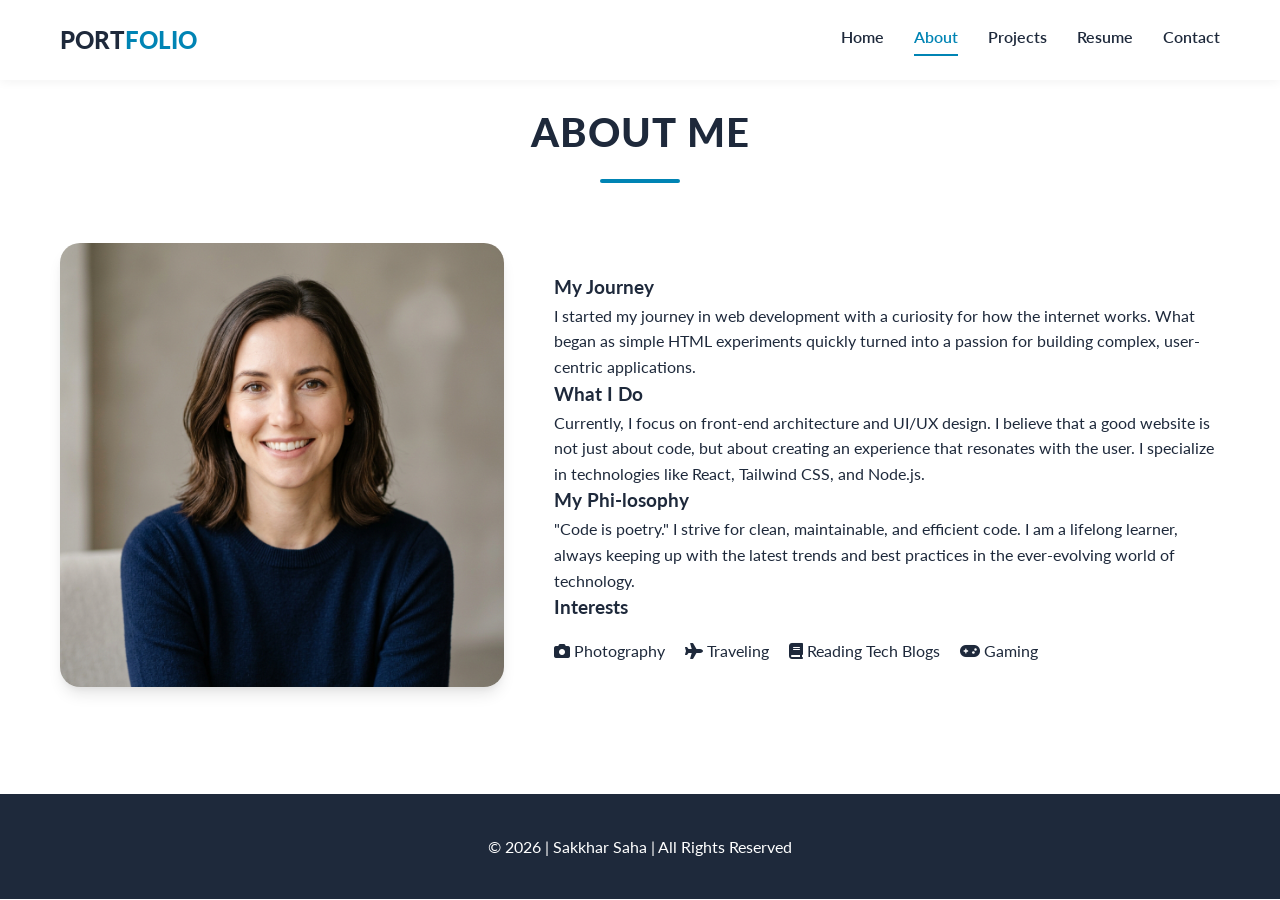
==== about.html @ d0227c58 "feat: implement dynamic header and footer injection and add new pages for projects, resume, and abou" ====
<!DOCTYPE html>
<html lang="en">
<head>
    <meta charset="UTF-8">
    <meta name="viewport" content="width=device-width, initial-scale=1.0">
    <title>About Me | Personal Portfolio</title>
    <!-- Link to Google Fonts (Lato) -->
    <link rel="preconnect" href="https://fonts.googleapis.com">
    <link rel="preconnect" href="https://fonts.gstatic.com" crossorigin>
    <link href="https://fonts.googleapis.com/css2?family=Lato:wght@300;400;700;900&display=swap" rel="stylesheet">
    <!-- Font Awesome for Icons -->
    <link rel="stylesheet" href="https://cdnjs.cloudflare.com/ajax/libs/font-awesome/6.4.0/css/all.min.css">
    <!-- Custom Style -->
    <link rel="stylesheet" href="style.css">
</head>
<body>

    <header id="header"></header>

    <section class="about-page section-padding">
        <div class="container">
            <div class="section-title">
                <h2>About Me</h2>
                <div class="underline"></div>
            </div>
            
            <div class="about-extended">
                <div class="about-image animate-fade-in">
                    <img src="assets/profile.png" alt="Profile Image" style="width: 100%; border-radius: 20px; box-shadow: var(--shadow);">
                </div>
                <div class="about-text-content">
                    <h3 class="animate-up">My Journey</h3>
                    <p class="animate-up delay-1">I started my journey in web development with a curiosity for how the internet works. What began as simple HTML experiments quickly turned into a passion for building complex, user-centric applications.</p>
                    
                    <h3 class="animate-up delay-1">What I Do</h3>
                    <p class="animate-up delay-2">Currently, I focus on front-end architecture and UI/UX design. I believe that a good website is not just about code, but about creating an experience that resonates with the user. I specialize in technologies like React, Tailwind CSS, and Node.js.</p>
                    
                    <h3 class="animate-up delay-2">My Phi-losophy</h3>
                    <p class="animate-up delay-3">"Code is poetry." I strive for clean, maintainable, and efficient code. I am a lifelong learner, always keeping up with the latest trends and best practices in the ever-evolving world of technology.</p>
                    
                    <div class="interests animate-up delay-3">
                        <h3>Interests</h3>
                        <ul style="list-style: none; display: flex; gap: 20px; margin-top: 15px;">
                            <li><i class="fas fa-camera"></i> Photography</li>
                            <li><i class="fas fa-plane"></i> Traveling</li>
                            <li><i class="fas fa-book"></i> Reading Tech Blogs</li>
                            <li><i class="fas fa-gamepad"></i> Gaming</li>
                        </ul>
                    </div>
                </div>
            </div>
        </div>
    </section>

    <footer id="footer"></footer>

    <script src="components.js"></script>
    <script src="script.js"></script>
</body>
</html>
---- style.css ----
:root {
    --primary-color: #0084B4;
    --primary-hover: #006a8e;
    --secondary-bg: #f8fafc;
    --text-dark: #1e293b;
    --text-muted: #64748b;
    --white: #ffffff;
    --border-color: #e2e8f0;
    --shadow: 0 10px 15px -3px rgba(0, 0, 0, 0.1), 0 4px 6px -2px rgba(0, 0, 0, 0.05);
    --font-main: 'Lato', sans-serif;
}

* {
    margin: 0;
    padding: 0;
    box-sizing: border-box;
}

html {
    scroll-behavior: smooth;
}

body {
    font-family: var(--font-main);
    color: var(--text-dark);
    line-height: 1.6;
    overflow-x: hidden;
}

.container {
    max-width: 1200px;
    margin: 0 auto;
    padding: 0 20px;
}

/* Sections */
.section-padding {
    padding: 100px 0;
}

.secondary-bg {
    background-color: var(--secondary-bg);
}

.section-title {
    text-align: center;
    margin-bottom: 60px;
}

.section-title h2 {
    font-size: 2.5rem;
    font-weight: 900;
    text-transform: uppercase;
    letter-spacing: 1px;
}

.underline {
    width: 80px;
    height: 4px;
    background-color: var(--primary-color);
    margin: 15px auto 0;
    border-radius: 2px;
}

/* Buttons */
.btn {
    display: inline-block;
    padding: 12px 30px;
    border-radius: 50px;
    text-decoration: none;
    font-weight: 700;
    transition: all 0.3s ease;
    cursor: pointer;
    border: none;
}

.primary-btn {
    background-color: var(--primary-color);
    color: var(--white);
}

.primary-btn:hover {
    background-color: var(--primary-hover);
    transform: translateY(-3px);
    box-shadow: 0 5px 15px rgba(0, 132, 180, 0.4);
}

.secondary-btn {
    background-color: transparent;
    border: 2px solid var(--primary-color);
    color: var(--primary-color);
    margin-left: 15px;
}

.secondary-btn:hover {
    background-color: var(--primary-color);
    color: var(--white);
    transform: translateY(-3px);
}

/* Header */
header {
    width: 100%;
    height: 80px;
    position: fixed;
    top: 0;
    left: 0;
    z-index: 1000;
    background-color: rgba(255, 255, 255, 0.95);
    backdrop-filter: blur(10px);
    display: flex;
    align-items: center;
    box-shadow: 0 2px 10px rgba(0, 0, 0, 0.05);
}

nav {
    display: flex;
    justify-content: space-between;
    align-items: center;
    width: 100%;
}

.logo {
    font-size: 1.5rem;
    font-weight: 900;
    color: var(--text-dark);
}

.logo span {
    color: var(--primary-color);
}

.nav-links {
    display: flex;
    list-style: none;
}

.nav-links li {
    margin-left: 30px;
}

.nav-links a {
    text-decoration: none;
    color: var(--text-dark);
    font-weight: 600;
    transition: color 0.3s;
}

.nav-links a:hover {
    color: var(--primary-color);
}

.menu-btn {
    display: none;
    font-size: 1.5rem;
    cursor: pointer;
}

/* Hero Section */
.hero {
    height: 100vh;
    display: flex;
    align-items: center;
    background: linear-gradient(135deg, #ffffff 0%, #f1f5f9 100%);
    padding-top: 80px;
}

.hero-content {
    display: flex;
    justify-content: space-between;
    align-items: center;
    gap: 40px;
}

.hero-text {
    flex: 1;
}

.hero-text h2 {
    font-size: 1.8rem;
    color: var(--text-muted);
}

.hero-text h1 {
    font-size: 4rem;
    margin: 10px 0 20px;
    line-height: 1.1;
}

.hero-text .highlight {
    color: var(--primary-color);
}

.hero-text p {
    font-size: 1.1rem;
    color: var(--text-muted);
    margin-bottom: 30px;
    max-width: 500px;
}

.hero-image {
    flex: 1;
    display: flex;
    justify-content: center;
}

.image-wrapper {
    position: relative;
    width: 400px;
    height: 400px;
    border-radius: 50%;
    padding: 15px;
    border: 5px solid var(--primary-color);
    overflow: hidden;
}

.image-wrapper img {
    width: 100%;
    height: 100%;
    object-fit: cover;
    border-radius: 50%;
}

/* About Section */
.about-grid {
    display: grid;
    grid-template-columns: 2fr 1fr;
    gap: 50px;
    align-items: center;
}

.about-info h3 {
    font-size: 1.8rem;
    margin-bottom: 20px;
}

.about-info p {
    color: var(--text-muted);
    margin-bottom: 30px;
}

.personal-details {
    display: grid;
    grid-template-columns: 1fr;
    gap: 15px;
}

.detail-item {
    display: flex;
}

.label {
    font-weight: 700;
    width: 120px;
    color: var(--text-dark);
}

.about-stats {
    display: flex;
    flex-direction: column;
    gap: 20px;
}

/* Resume Page Styles */
.resume-grid {
    display: grid;
    grid-template-columns: 1fr 1fr;
    gap: 60px;
}

.column-title {
    font-size: 1.8rem;
    margin-bottom: 30px;
    color: var(--text-dark);
}

.column-title i {
    color: var(--primary-color);
    margin-right: 10px;
}

.timeline {
    border-left: 2px solid var(--border-color);
    padding-left: 30px;
    position: relative;
}

.timeline-item {
    margin-bottom: 40px;
    position: relative;
}

.timeline-item::before {
    content: '';
    position: absolute;
    left: -41px;
    top: 5px;
    width: 20px;
    height: 20px;
    background-color: var(--white);
    border: 3px solid var(--primary-color);
    border-radius: 50%;
}

.timeline-item h4 {
    font-size: 1.3rem;
    margin-bottom: 5px;
}

.university {
    font-weight: 700;
    color: var(--primary-color);
    margin-bottom: 5px;
}

.period {
    display: inline-block;
    padding: 2px 10px;
    background-color: var(--secondary-bg);
    border-radius: 4px;
    font-size: 0.9rem;
    margin-bottom: 10px;
}

.cert-grid {
    display: grid;
    grid-template-columns: repeat(auto-fit, minmax(250px, 1fr));
    gap: 20px;
}

.cert-card {
    background-color: var(--white);
    padding: 30px;
    border-radius: 12px;
    text-align: center;
    box-shadow: var(--shadow);
    transition: transform 0.3s;
}

.cert-card:hover {
    transform: translateY(-5px);
}

.cert-card i {
    font-size: 2.5rem;
    color: var(--primary-color);
    margin-bottom: 15px;
}

.about-extended {
    display: grid;
    grid-template-columns: 1fr 1.5fr;
    gap: 50px;
    align-items: center;
}

@media (max-width: 992px) {
    .resume-grid, .about-extended {
        grid-template-columns: 1fr;
    }
}

.stat-card {
    background-color: var(--white);
    padding: 30px;
    border-radius: 15px;
    text-align: center;
    box-shadow: var(--shadow);
    transition: transform 0.3s;
}

.stat-card:hover {
    transform: translateY(-5px);
}

.stat-card i {
    font-size: 2rem;
    color: var(--primary-color);
    margin-bottom: 10px;
}

.stat-card h4 {
    font-size: 1.5rem;
    margin-bottom: 5px;
}

.nav-links a.active-link {
    color: var(--primary-color);
}

.nav-links a.active-link::after {
    content: '';
    display: block;
    width: 100%;
    height: 2px;
    background-color: var(--primary-color);
    margin-top: 5px;
}

/* Skills Section */
.skills-grid {
    display: grid;
    grid-template-columns: repeat(auto-fit, minmax(150px, 1fr));
    gap: 30px;
}

.skill-card {
    background-color: var(--white);
    padding: 40px 20px;
    border-radius: 15px;
    text-align: center;
    box-shadow: var(--shadow);
    transition: all 0.3s ease;
}

.skill-card:hover {
    background-color: var(--primary-color);
    color: var(--white);
    transform: scale(1.05);
}

.skill-card i {
    font-size: 3rem;
    color: var(--primary-color);
    margin-bottom: 15px;
}

.skill-card:hover i {
    color: var(--white);
}

/* Projects Section */
.projects-grid {
    display: grid;
    grid-template-columns: repeat(auto-fit, minmax(350px, 1fr));
    gap: 30px;
}

.project-card {
    background-color: var(--white);
    border-radius: 15px;
    overflow: hidden;
    box-shadow: var(--shadow);
}

.project-img {
    height: 250px;
    background-color: #e2e8f0;
    position: relative;
}

.overlay {
    position: absolute;
    top: 0;
    left: 0;
    width: 100%;
    height: 100%;
    background-color: rgba(0, 132, 180, 0.8);
    display: flex;
    justify-content: center;
    align-items: center;
    opacity: 0;
    transition: opacity 0.3s;
}

.project-card:hover .overlay {
    opacity: 1;
}

.overlay a {
    color: var(--white);
    font-size: 2rem;
}

.project-info {
    padding: 25px;
}

.project-info h3 {
    margin-bottom: 10px;
}

.project-info p {
    color: var(--text-muted);
}

/* Contact Section */
.contact-content {
    display: grid;
    grid-template-columns: 1fr 1.5fr;
    gap: 50px;
}

.contact-item {
    display: flex;
    align-items: center;
    margin-bottom: 30px;
}

.contact-item i {
    width: 50px;
    height: 50px;
    background-color: var(--primary-color);
    color: var(--white);
    border-radius: 50%;
    display: flex;
    justify-content: center;
    align-items: center;
    margin-right: 20px;
    font-size: 1.2rem;
}

.social-links {
    display: flex;
    gap: 15px;
    margin-top: 40px;
}

.social-links a {
    width: 40px;
    height: 40px;
    background-color: var(--white);
    color: var(--primary-color);
    border-radius: 50%;
    display: flex;
    justify-content: center;
    align-items: center;
    text-decoration: none;
    box-shadow: var(--shadow);
    transition: all 0.3s;
}

.social-links a:hover {
    background-color: var(--primary-color);
    color: var(--white);
    transform: translateY(-3px);
}

.contact-form .form-group {
    margin-bottom: 20px;
}

.contact-form input, 
.contact-form textarea {
    width: 100%;
    padding: 15px;
    border: 1px solid var(--border-color);
    border-radius: 8px;
    font-family: inherit;
    outline: none;
    transition: border-color 0.3s;
}

.contact-form input:focus, 
.contact-form textarea:focus {
    border-color: var(--primary-color);
}

/* Footer */
footer {
    padding: 40px 0;
    text-align: center;
    background-color: var(--text-dark);
    color: var(--white);
}

/* Animations */
.animate-up {
    opacity: 0;
    transform: translateY(30px);
    transition: all 0.8s ease-out;
}

.animate-fade-in {
    opacity: 0;
    transition: opacity 1.2s ease-out;
}

.show {
    opacity: 1;
    transform: translateY(0);
}

.delay-1 { transition-delay: 0.2s; }
.delay-2 { transition-delay: 0.4s; }
.delay-3 { transition-delay: 0.6s; }

/* Responsive */
@media (max-width: 992px) {
    .hero-content {
        flex-direction: column-reverse;
        text-align: center;
    }
    
    .hero-text h1 {
        font-size: 3rem;
    }
    
    .hero-text p {
        margin: 0 auto 30px;
    }
    
    .about-grid, .contact-content {
        grid-template-columns: 1fr;
    }
    
    .about-stats {
        flex-direction: row;
        justify-content: center;
    }
}

@media (max-width: 768px) {
    .nav-links {
        display: none;
    }
    
    .menu-btn {
        display: block;
    }
    
    .hero-text h1 {
        font-size: 2.5rem;
    }
    
    .image-wrapper {
        width: 300px;
        height: 300px;
    }
    
    .section-padding {
        padding: 60px 0;
    }
}
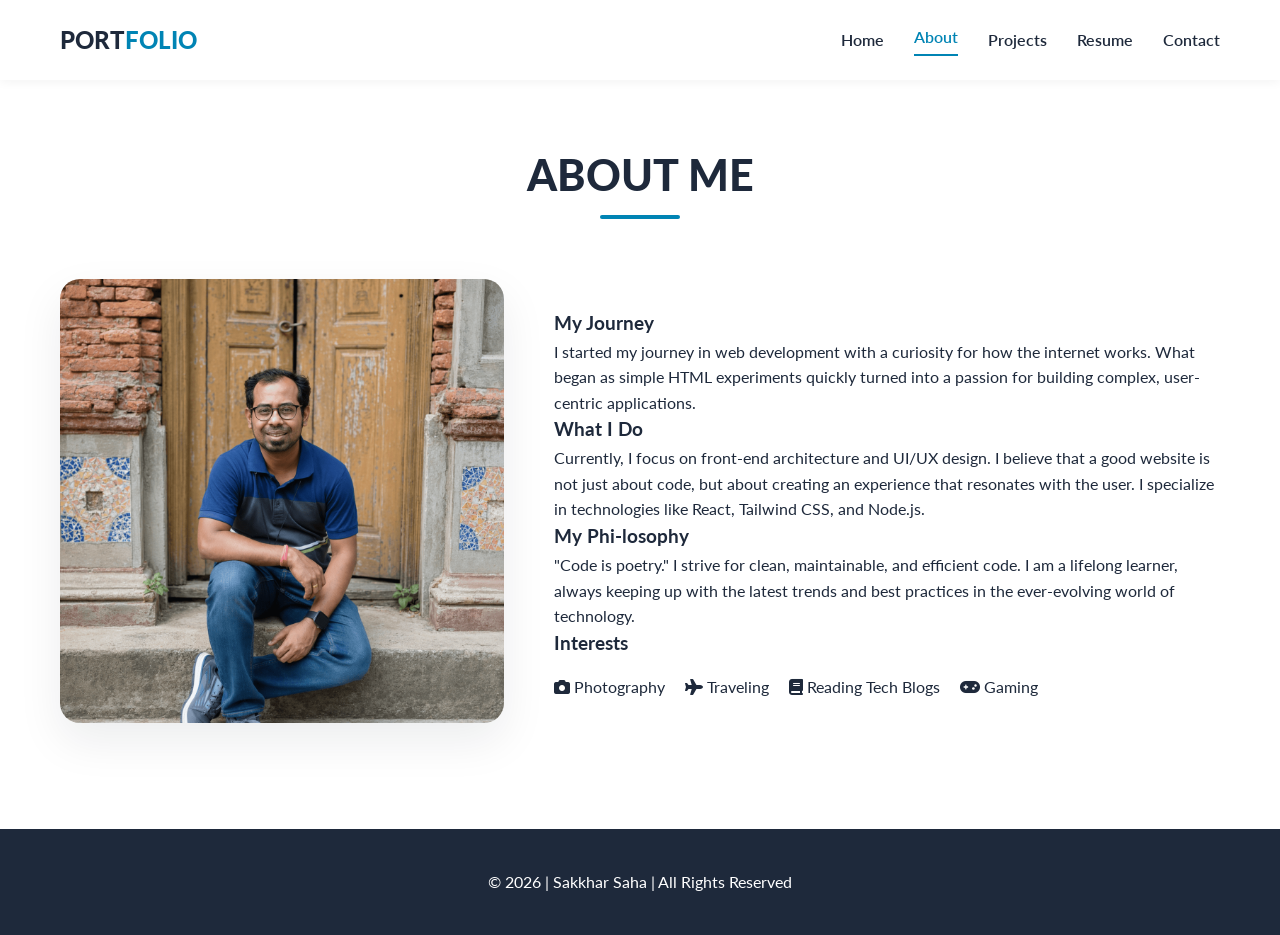
==== commit 81f4e90b: "feat: update about and index pages with new content, enhance mobile menu functionality, and improve " ====
--- a/about.html
+++ b/about.html
@@ -26,7 +26,7 @@
             
             <div class="about-extended">
                 <div class="about-image animate-fade-in">
-                    <img src="assets/profile.png" alt="Profile Image" style="width: 100%; border-radius: 20px; box-shadow: var(--shadow);">
+                    <img src="assets/sakkhar.png" alt="Profile Image" style="width: 100%; border-radius: 20px; box-shadow: var(--shadow);">
                 </div>
                 <div class="about-text-content">
                     <h3 class="animate-up">My Journey</h3>
--- a/style.css
+++ b/style.css
@@ -1,12 +1,15 @@
 :root {
     --primary-color: #0084B4;
     --primary-hover: #006a8e;
+    --primary-soft: rgba(0, 132, 180, 0.1);
     --secondary-bg: #f8fafc;
     --text-dark: #1e293b;
     --text-muted: #64748b;
     --white: #ffffff;
     --border-color: #e2e8f0;
-    --shadow: 0 10px 15px -3px rgba(0, 0, 0, 0.1), 0 4px 6px -2px rgba(0, 0, 0, 0.05);
+    --shadow: 0 18px 45px rgba(15, 23, 42, 0.08);
+    --shadow-hover: 0 24px 60px rgba(15, 23, 42, 0.12);
+    --radius: 14px;
     --font-main: 'Lato', sans-serif;
 }
 
@@ -25,6 +28,26 @@
     color: var(--text-dark);
     line-height: 1.6;
     overflow-x: hidden;
+    background-color: var(--white);
+}
+
+body.menu-open {
+    overflow: hidden;
+}
+
+a,
+button,
+input,
+textarea {
+    -webkit-tap-highlight-color: transparent;
+}
+
+a:focus-visible,
+button:focus-visible,
+input:focus-visible,
+textarea:focus-visible {
+    outline: 3px solid rgba(0, 132, 180, 0.25);
+    outline-offset: 3px;
 }
 
 .container {
@@ -38,6 +61,12 @@
     padding: 100px 0;
 }
 
+.about-page,
+.projects-page,
+.resume-page {
+    padding-top: 150px;
+}
+
 .secondary-bg {
     background-color: var(--secondary-bg);
 }
@@ -48,10 +77,17 @@
 }
 
 .section-title h2 {
-    font-size: 2.5rem;
+    font-size: clamp(2rem, 4vw, 2.7rem);
     font-weight: 900;
     text-transform: uppercase;
-    letter-spacing: 1px;
+    letter-spacing: 0;
+    line-height: 1.15;
+}
+
+.section-title p {
+    max-width: 620px;
+    margin: 12px auto 0;
+    color: var(--text-muted);
 }
 
 .underline {
@@ -64,7 +100,9 @@
 
 /* Buttons */
 .btn {
-    display: inline-block;
+    display: inline-flex;
+    align-items: center;
+    justify-content: center;
     padding: 12px 30px;
     border-radius: 50px;
     text-decoration: none;
@@ -72,6 +110,7 @@
     transition: all 0.3s ease;
     cursor: pointer;
     border: none;
+    min-height: 48px;
 }
 
 .primary-btn {
@@ -111,6 +150,12 @@
     display: flex;
     align-items: center;
     box-shadow: 0 2px 10px rgba(0, 0, 0, 0.05);
+    transition: height 0.3s ease, box-shadow 0.3s ease;
+}
+
+header.scrolled {
+    height: 68px;
+    box-shadow: 0 14px 35px rgba(15, 23, 42, 0.08);
 }
 
 nav {
@@ -124,6 +169,7 @@
     font-size: 1.5rem;
     font-weight: 900;
     color: var(--text-dark);
+    letter-spacing: 0;
 }
 
 .logo span {
@@ -133,6 +179,7 @@
 .nav-links {
     display: flex;
     list-style: none;
+    align-items: center;
 }
 
 .nav-links li {
@@ -144,9 +191,12 @@
     color: var(--text-dark);
     font-weight: 600;
     transition: color 0.3s;
-}
-
-.nav-links a:hover {
+    position: relative;
+    padding: 8px 0;
+}
+
+.nav-links a:hover,
+.nav-links a.active-link {
     color: var(--primary-color);
 }
 
@@ -154,37 +204,66 @@
     display: none;
     font-size: 1.5rem;
     cursor: pointer;
+    width: 44px;
+    height: 44px;
+    border: 1px solid var(--border-color);
+    border-radius: 50%;
+    background-color: var(--white);
+    color: var(--text-dark);
+    align-items: center;
+    justify-content: center;
 }
 
 /* Hero Section */
 .hero {
-    height: 100vh;
-    display: flex;
-    align-items: center;
-    background: linear-gradient(135deg, #ffffff 0%, #f1f5f9 100%);
+    min-height: 100vh;
+    display: flex;
+    align-items: center;
+    background:
+        radial-gradient(circle at 85% 18%, rgba(0, 132, 180, 0.12), transparent 28%),
+        linear-gradient(135deg, #ffffff 0%, #f1f5f9 100%);
     padding-top: 80px;
+    position: relative;
+    overflow: hidden;
 }
 
 .hero-content {
     display: flex;
     justify-content: space-between;
     align-items: center;
-    gap: 40px;
+    gap: 64px;
 }
 
 .hero-text {
     flex: 1;
+    max-width: 620px;
+}
+
+.eyebrow {
+    display: inline-flex;
+    align-items: center;
+    width: fit-content;
+    padding: 8px 14px;
+    margin-bottom: 18px;
+    border: 1px solid rgba(0, 132, 180, 0.18);
+    border-radius: 999px;
+    background-color: var(--primary-soft);
+    color: var(--primary-hover);
+    font-size: 0.9rem;
+    font-weight: 900;
 }
 
 .hero-text h2 {
     font-size: 1.8rem;
     color: var(--text-muted);
+    font-weight: 700;
 }
 
 .hero-text h1 {
-    font-size: 4rem;
+    font-size: clamp(3rem, 7vw, 5rem);
     margin: 10px 0 20px;
-    line-height: 1.1;
+    line-height: 1.02;
+    letter-spacing: 0;
 }
 
 .hero-text .highlight {
@@ -192,10 +271,51 @@
 }
 
 .hero-text p {
-    font-size: 1.1rem;
+    font-size: 1.15rem;
     color: var(--text-muted);
     margin-bottom: 30px;
-    max-width: 500px;
+    max-width: 560px;
+}
+
+.hero-btns {
+    display: flex;
+    align-items: center;
+    flex-wrap: wrap;
+    gap: 14px;
+}
+
+.hero-btns .secondary-btn {
+    margin-left: 0;
+}
+
+.hero-metrics {
+    display: grid;
+    grid-template-columns: repeat(3, minmax(0, 1fr));
+    gap: 14px;
+    max-width: 520px;
+    margin-top: 34px;
+}
+
+.hero-metrics div {
+    padding: 18px 16px;
+    border: 1px solid rgba(226, 232, 240, 0.9);
+    border-radius: var(--radius);
+    background-color: rgba(255, 255, 255, 0.78);
+    box-shadow: 0 10px 30px rgba(15, 23, 42, 0.05);
+}
+
+.hero-metrics strong {
+    display: block;
+    color: var(--primary-color);
+    font-size: 1.6rem;
+    font-weight: 900;
+    line-height: 1;
+}
+
+.hero-metrics span {
+    color: var(--text-muted);
+    font-size: 0.9rem;
+    font-weight: 700;
 }
 
 .hero-image {
@@ -206,12 +326,24 @@
 
 .image-wrapper {
     position: relative;
-    width: 400px;
-    height: 400px;
+    width: min(400px, 80vw);
+    height: min(400px, 80vw);
     border-radius: 50%;
-    padding: 15px;
-    border: 5px solid var(--primary-color);
+    padding: 14px;
+    border: 1px solid rgba(0, 132, 180, 0.2);
+    background: linear-gradient(145deg, var(--white), rgba(0, 132, 180, 0.14));
+    box-shadow: 0 30px 80px rgba(0, 132, 180, 0.18);
     overflow: hidden;
+}
+
+.image-wrapper::before {
+    content: '';
+    position: absolute;
+    inset: 28px;
+    border: 2px dashed rgba(0, 132, 180, 0.32);
+    border-radius: 50%;
+    pointer-events: none;
+    z-index: 1;
 }
 
 .image-wrapper img {
@@ -219,6 +351,8 @@
     height: 100%;
     object-fit: cover;
     border-radius: 50%;
+    position: relative;
+    z-index: 2;
 }
 
 /* About Section */
@@ -236,7 +370,7 @@
 
 .about-info p {
     color: var(--text-muted);
-    margin-bottom: 30px;
+    margin-bottom: 18px;
 }
 
 .personal-details {
@@ -247,6 +381,11 @@
 
 .detail-item {
     display: flex;
+    align-items: center;
+    padding: 14px 16px;
+    border: 1px solid var(--border-color);
+    border-radius: 12px;
+    background-color: var(--white);
 }
 
 .label {
@@ -363,14 +502,16 @@
 .stat-card {
     background-color: var(--white);
     padding: 30px;
-    border-radius: 15px;
+    border: 1px solid var(--border-color);
+    border-radius: var(--radius);
     text-align: center;
     box-shadow: var(--shadow);
-    transition: transform 0.3s;
+    transition: transform 0.3s, box-shadow 0.3s;
 }
 
 .stat-card:hover {
     transform: translateY(-5px);
+    box-shadow: var(--shadow-hover);
 }
 
 .stat-card i {
@@ -407,7 +548,8 @@
 .skill-card {
     background-color: var(--white);
     padding: 40px 20px;
-    border-radius: 15px;
+    border: 1px solid var(--border-color);
+    border-radius: var(--radius);
     text-align: center;
     box-shadow: var(--shadow);
     transition: all 0.3s ease;
@@ -416,7 +558,8 @@
 .skill-card:hover {
     background-color: var(--primary-color);
     color: var(--white);
-    transform: scale(1.05);
+    transform: translateY(-8px);
+    box-shadow: var(--shadow-hover);
 }
 
 .skill-card i {
@@ -432,21 +575,61 @@
 /* Projects Section */
 .projects-grid {
     display: grid;
-    grid-template-columns: repeat(auto-fit, minmax(350px, 1fr));
+    grid-template-columns: repeat(auto-fit, minmax(300px, 1fr));
     gap: 30px;
 }
 
 .project-card {
     background-color: var(--white);
-    border-radius: 15px;
+    border: 1px solid var(--border-color);
+    border-radius: var(--radius);
     overflow: hidden;
     box-shadow: var(--shadow);
+    transition: transform 0.3s ease, box-shadow 0.3s ease;
+}
+
+.project-card:hover {
+    transform: translateY(-8px);
+    box-shadow: var(--shadow-hover);
 }
 
 .project-img {
     height: 250px;
     background-color: #e2e8f0;
     position: relative;
+    overflow: hidden;
+}
+
+.project-img::before {
+    content: '';
+    position: absolute;
+    inset: 28px;
+    border-radius: 12px;
+    background:
+        linear-gradient(var(--white), var(--white)) padding-box,
+        linear-gradient(135deg, rgba(0, 132, 180, 0.35), rgba(30, 41, 59, 0.12)) border-box;
+    border: 1px solid transparent;
+    box-shadow: 0 18px 45px rgba(15, 23, 42, 0.12);
+}
+
+.project-img::after {
+    content: '';
+    position: absolute;
+    left: 52px;
+    right: 52px;
+    top: 72px;
+    height: 14px;
+    border-radius: 999px;
+    background: linear-gradient(90deg, var(--primary-color) 0 34%, #cbd5e1 34% 60%, #e2e8f0 60%);
+    box-shadow: 0 34px 0 #e2e8f0, 0 68px 0 #cbd5e1;
+}
+
+.project-commerce {
+    background: linear-gradient(135deg, rgba(0, 132, 180, 0.08), #f8fafc);
+}
+
+.project-task {
+    background: linear-gradient(135deg, #f8fafc, rgba(0, 132, 180, 0.12));
 }
 
 .overlay {
@@ -461,6 +644,7 @@
     align-items: center;
     opacity: 0;
     transition: opacity 0.3s;
+    z-index: 3;
 }
 
 .project-card:hover .overlay {
@@ -469,7 +653,15 @@
 
 .overlay a {
     color: var(--white);
-    font-size: 2rem;
+    font-size: 1.4rem;
+    width: 56px;
+    height: 56px;
+    border-radius: 50%;
+    background-color: rgba(255, 255, 255, 0.18);
+    display: inline-flex;
+    align-items: center;
+    justify-content: center;
+    text-decoration: none;
 }
 
 .project-info {
@@ -478,10 +670,30 @@
 
 .project-info h3 {
     margin-bottom: 10px;
+    font-size: 1.25rem;
 }
 
 .project-info p {
     color: var(--text-muted);
+}
+
+.tags {
+    display: flex;
+    flex-wrap: wrap;
+    gap: 8px;
+    margin-top: 18px;
+}
+
+.tags span {
+    display: inline-flex;
+    align-items: center;
+    min-height: 28px;
+    padding: 4px 10px;
+    border-radius: 999px;
+    background-color: var(--primary-soft);
+    color: var(--primary-hover);
+    font-size: 0.82rem;
+    font-weight: 700;
 }
 
 /* Contact Section */
@@ -489,12 +701,18 @@
     display: grid;
     grid-template-columns: 1fr 1.5fr;
     gap: 50px;
+    align-items: start;
 }
 
 .contact-item {
     display: flex;
     align-items: center;
     margin-bottom: 30px;
+    padding: 20px;
+    border: 1px solid var(--border-color);
+    border-radius: var(--radius);
+    background-color: var(--white);
+    box-shadow: 0 12px 35px rgba(15, 23, 42, 0.05);
 }
 
 .contact-item i {
@@ -540,20 +758,32 @@
     margin-bottom: 20px;
 }
 
+.contact-form {
+    padding: 32px;
+    border: 1px solid var(--border-color);
+    border-radius: var(--radius);
+    background-color: var(--white);
+    box-shadow: var(--shadow);
+}
+
 .contact-form input, 
 .contact-form textarea {
     width: 100%;
     padding: 15px;
     border: 1px solid var(--border-color);
-    border-radius: 8px;
+    border-radius: 10px;
     font-family: inherit;
     outline: none;
-    transition: border-color 0.3s;
+    transition: border-color 0.3s, box-shadow 0.3s;
+    color: var(--text-dark);
+    background-color: #fbfdff;
 }
 
 .contact-form input:focus, 
 .contact-form textarea:focus {
     border-color: var(--primary-color);
+    box-shadow: 0 0 0 4px rgba(0, 132, 180, 0.1);
+    background-color: var(--white);
 }
 
 /* Footer */
@@ -590,6 +820,7 @@
     .hero-content {
         flex-direction: column-reverse;
         text-align: center;
+        gap: 38px;
     }
     
     .hero-text h1 {
@@ -598,6 +829,13 @@
     
     .hero-text p {
         margin: 0 auto 30px;
+    }
+
+    .hero-btns,
+    .hero-metrics {
+        justify-content: center;
+        margin-left: auto;
+        margin-right: auto;
     }
     
     .about-grid, .contact-content {
@@ -611,12 +849,58 @@
 }
 
 @media (max-width: 768px) {
+    header {
+        height: 72px;
+    }
+
     .nav-links {
-        display: none;
+        position: fixed;
+        top: 72px;
+        left: 20px;
+        right: 20px;
+        display: flex;
+        flex-direction: column;
+        gap: 4px;
+        padding: 18px;
+        border: 1px solid var(--border-color);
+        border-radius: var(--radius);
+        background-color: rgba(255, 255, 255, 0.98);
+        box-shadow: var(--shadow-hover);
+        opacity: 0;
+        visibility: hidden;
+        transform: translateY(-12px);
+        transition: opacity 0.25s ease, transform 0.25s ease, visibility 0.25s ease;
+    }
+
+    .nav-links.open {
+        opacity: 1;
+        visibility: visible;
+        transform: translateY(0);
+    }
+
+    .nav-links li {
+        width: 100%;
+        margin-left: 0;
+    }
+
+    .nav-links a {
+        display: block;
+        padding: 12px 10px;
+        border-radius: 10px;
+    }
+
+    .nav-links a:hover,
+    .nav-links a.active-link {
+        background-color: var(--primary-soft);
     }
     
     .menu-btn {
-        display: block;
+        display: inline-flex;
+    }
+
+    .hero {
+        min-height: auto;
+        padding: 120px 0 70px;
     }
     
     .hero-text h1 {
@@ -631,4 +915,47 @@
     .section-padding {
         padding: 60px 0;
     }
-}
+
+    .about-page,
+    .projects-page,
+    .resume-page {
+        padding-top: 120px;
+    }
+
+    .hero-metrics {
+        grid-template-columns: 1fr;
+    }
+
+    .about-stats {
+        flex-direction: column;
+    }
+
+    .contact-form {
+        padding: 24px;
+    }
+}
+
+@media (max-width: 520px) {
+    .container {
+        padding: 0 16px;
+    }
+
+    .hero-btns .btn {
+        width: 100%;
+    }
+
+    .secondary-btn {
+        margin-left: 0;
+    }
+
+    .projects-grid,
+    .skills-grid {
+        grid-template-columns: 1fr;
+    }
+
+    .detail-item {
+        align-items: flex-start;
+        flex-direction: column;
+        gap: 4px;
+    }
+}
